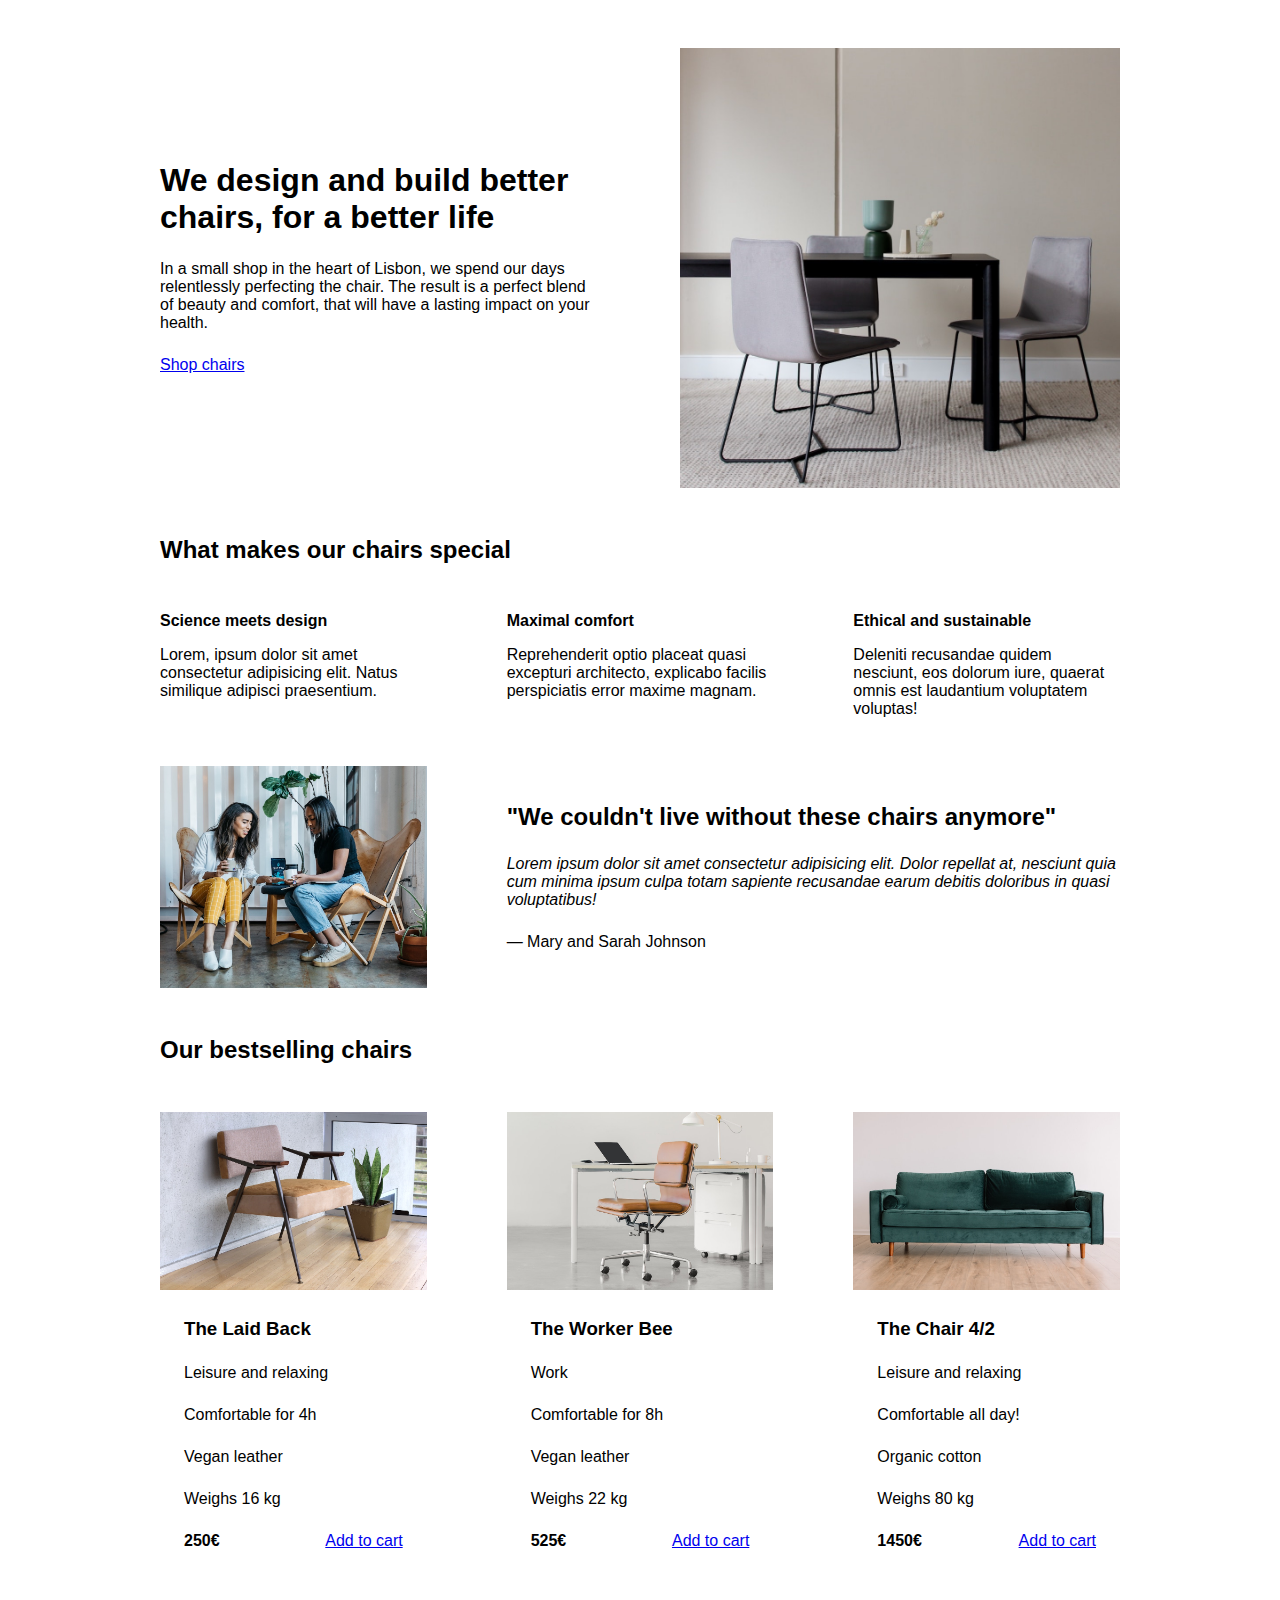
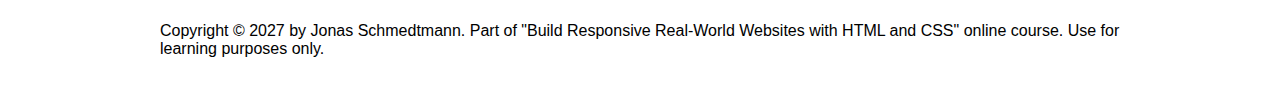
==== 05-Design/index.html @ b6a974f0 "First Commit" ====
<!DOCTYPE html>
<html lang="en">
  <head>
    <meta charset="UTF-8" />
    <meta http-equiv="X-UA-Compatible" content="IE=edge" />
    <meta name="viewport" content="width=device-width, initial-scale=1.0" />

    <link rel="stylesheet" href="style.css" />
    <title>Lisbon Chair Shop</title>
  </head>
  <body>
    <div class="container">
      <header>
        <div class="header-text-box">
          <h1>We design and build better chairs, for a better life</h1>
          <p class="header-text">
            In a small shop in the heart of Lisbon, we spend our days
            relentlessly perfecting the chair. The result is a perfect blend of
            beauty and comfort, that will have a lasting impact on your health.
          </p>
          <a class="btn btn--big" href="#">Shop chairs</a>
        </div>
        <img src="hero.jpg" alt="Photo" />
      </header>

      <section>
        <h2>What makes our chairs special</h2>
        <div class="grid-3-cols">
          <div>
            <p class="features-title"><strong>Science meets design</strong></p>
            <p class="features-text">
              Lorem, ipsum dolor sit amet consectetur adipisicing elit. Natus
              similique adipisci praesentium.
            </p>
          </div>

          <div>
            <p class="features-title">
              <strong>Maximal comfort</strong>
            </p>
            <p class="features-text">
              Reprehenderit optio placeat quasi excepturi architecto, explicabo
              facilis perspiciatis error maxime magnam.
            </p>
          </div>

          <div>
            <p class="features-title">
              <strong>Ethical and sustainable</strong>
            </p>
            <p class="features-text">
              Deleniti recusandae quidem nesciunt, eos dolorum iure, quaerat
              omnis est laudantium voluptatem voluptas!
            </p>
          </div>
        </div>
      </section>

      <section class="testimonial-section">
        <div class="grid-3-cols">
          <img src="customers.jpg" alt="People sitting on chairs" />
          <div class="testimonial-box">
            <h2>"We couldn't live without these chairs anymore"</h2>
            <blockquote class="testimonial-text">
              Lorem ipsum dolor sit amet consectetur adipisicing elit. Dolor
              repellat at, nesciunt quia cum minima ipsum culpa totam sapiente
              recusandae earum debitis doloribus in quasi voluptatibus!
            </blockquote>
            <p class="testimonial-author">&mdash; Mary and Sarah Johnson</p>
          </div>
        </div>
      </section>

      <section>
        <h2>Our bestselling chairs</h2>
        <div class="grid-3-cols">
          <figure class="chair">
            <img src="chair-1.jpg" alt="Chair" />
            <div class="chair-box">
              <h3>The Laid Back</h3>
              <ul class="chair-details">
                <li>
                  <!-- Span is a generic INLINE text element, it doesn't have any meaning. It's like a div element, but inline -->
                  <span>Leisure and relaxing</span>
                </li>
                <li>
                  <span>Comfortable for 4h</span>
                </li>
                <li>
                  <span>Vegan leather</span>
                </li>
                <li>
                  <span>Weighs 16 kg</span>
                </li>
              </ul>
              <div class="chair-price">
                <strong>250€</strong>
                <a href="#" class="btn btn--small">Add to cart</a>
              </div>
            </div>
          </figure>

          <figure class="chair">
            <img src="chair-2.jpg" alt="Chair" />
            <div class="chair-box">
              <h3>The Worker Bee</h3>
              <ul class="chair-details">
                <li>
                  <span>Work</span>
                </li>
                <li>
                  <span>Comfortable for 8h</span>
                </li>
                <li>
                  <span>Vegan leather</span>
                </li>
                <li>
                  <span>Weighs 22 kg</span>
                </li>
              </ul>
              <div class="chair-price">
                <strong>525€</strong>
                <a href="#" class="btn btn--small">Add to cart</a>
              </div>
            </div>
          </figure>

          <figure class="chair">
            <img src="chair-3.jpg" alt="Chair" />
            <div class="chair-box">
              <h3>The Chair 4/2</h3>
              <ul class="chair-details">
                <li>
                  <span>Leisure and relaxing</span>
                </li>
                <li>
                  <span>Comfortable all day!</span>
                </li>
                <li>
                  <span>Organic cotton</span>
                </li>
                <li>
                  <span>Weighs 80 kg</span>
                </li>
              </ul>
              <div class="chair-price">
                <strong>1450€</strong>
                <a href="#" class="btn btn--small">Add to cart</a>
              </div>
            </div>
          </figure>
        </div>
      </section>

      <footer>
        Copyright &copy; 2027 by Jonas Schmedtmann. Part of "Build Responsive
        Real-World Websites with HTML and CSS" online course. Use for learning
        purposes only.
      </footer>
    </div>
  </body>
</html>
---- 05-Design/style.css ----
/*
SPACING SYSTEM (px)
2 / 4 / 8 / 12 / 16 / 24 / 32 / 48 / 64 / 80 / 96 / 128

FONT SIZE SYSTEM (px)
10 / 12 / 14 / 16 / 18 / 20 / 24 / 30 / 36 / 44 / 52 / 62 / 74 / 86 / 98
*/

* {
  margin: 0;
  padding: 0;
  box-sizing: border-box;
}

/* ------------------------ */
/* GENERAL STYLES */
/* ------------------------ */
body {
  font-family: sans-serif;
}

.container {
  width: 960px;
  margin: 0 auto;
}

header,
section {
  margin-bottom: 48px;
}

h2 {
  margin-bottom: 48px;
}

.grid-3-cols {
  display: grid;
  grid-template-columns: repeat(3, 1fr);
  column-gap: 80px;
}

/* ------------------------ */
/* COMPONENT STYLES */
/* ------------------------ */

/* HEADER */
header {
  display: grid;
  grid-template-columns: repeat(2, 1fr);
  column-gap: 80px;
  margin-top: 48px;
}

.header-text-box {
  align-self: center;
}

h1 {
  margin-bottom: 24px;
}

.header-text {
  margin-bottom: 24px;
}

img {
  width: 100%;
}

/* FEATURES */
.features-icon {
}

.features-title {
  margin-bottom: 16px;
}

.features-text {
}

/* TESTIMONIAL */
.testimonial-section {
}

.testimonial-box {
  grid-column: 2 / -1;
  align-self: center;
}

.testimonial-box h2 {
  margin-bottom: 24px;
}

.testimonial-text {
  font-style: italic;
  margin-bottom: 24px;
}

/* CHAIRS */
.chair-box {
  padding: 24px;
}

h3 {
  margin-bottom: 24px;
}

.chair-details {
  list-style: none;
  margin-bottom: 24px;
}

.chair-details li {
  display: flex;
  align-items: center;
  gap: 12px;
  margin-bottom: 24px;
}

.chair-details li:last-child {
  margin-bottom: 0;
}

.chair-icon {
}

.chair-price {
  display: flex;
  justify-content: space-between;
}

footer {
  margin-bottom: 48px;
}
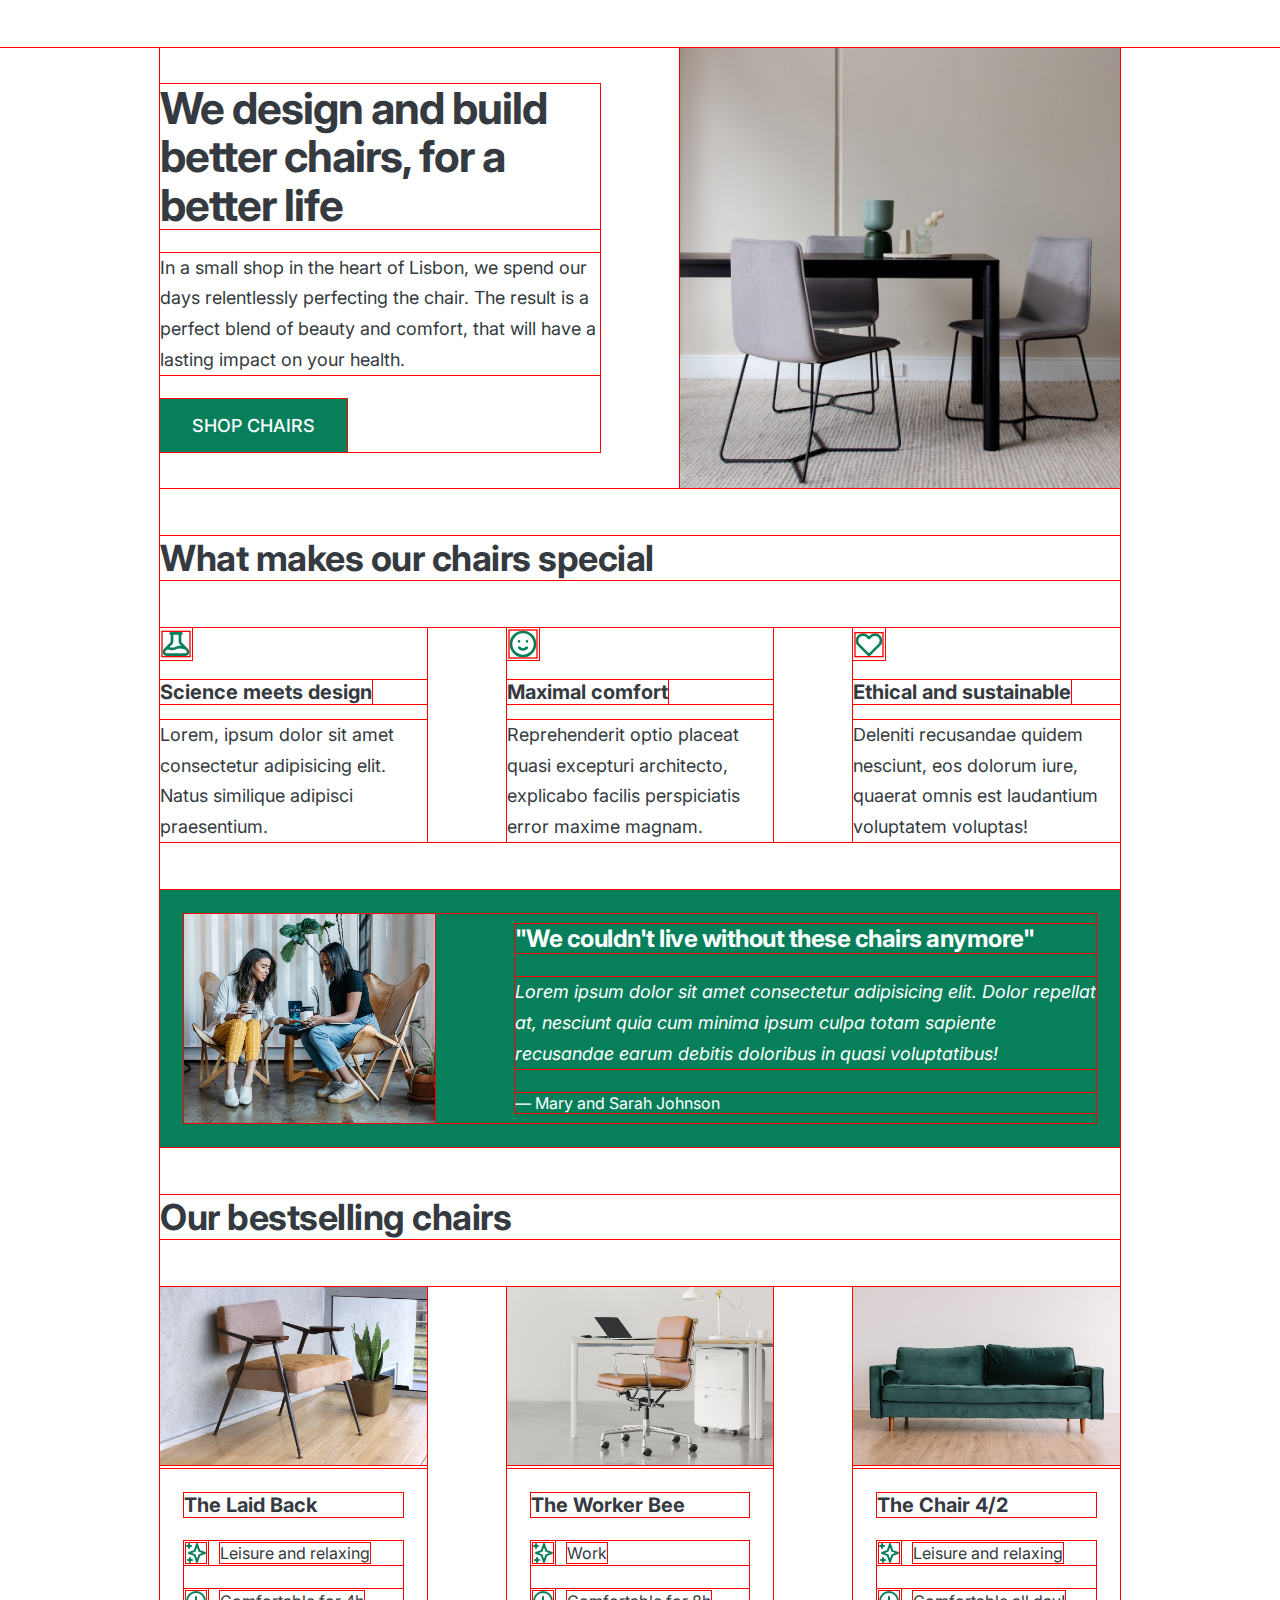
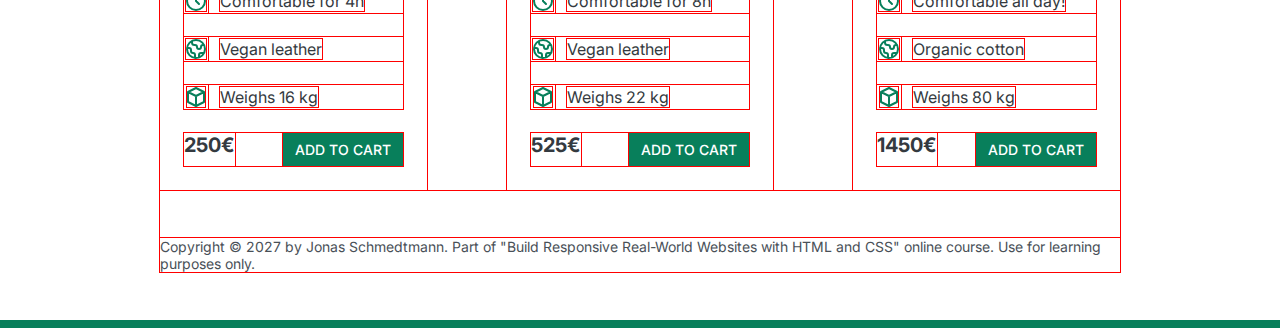
==== commit 538e84c9: "Add icons to products" ====
--- a/05-Design/index.html
+++ b/05-Design/index.html
@@ -4,10 +4,17 @@
     <meta charset="UTF-8" />
     <meta http-equiv="X-UA-Compatible" content="IE=edge" />
     <meta name="viewport" content="width=device-width, initial-scale=1.0" />
+    <link rel="preconnect" href="https://fonts.googleapis.com" />
+    <link rel="preconnect" href="https://fonts.gstatic.com" crossorigin />
+    <link
+      href="https://fonts.googleapis.com/css2?family=Inter:wght@400;500;700&display=swap"
+      rel="stylesheet"
+    />
 
     <link rel="stylesheet" href="style.css" />
     <title>Lisbon Chair Shop</title>
   </head>
+
   <body>
     <div class="container">
       <header>
@@ -27,6 +34,20 @@
         <h2>What makes our chairs special</h2>
         <div class="grid-3-cols">
           <div>
+            <svg
+              xmlns="http://www.w3.org/2000/svg"
+              class="features-icon"
+              fill="none"
+              viewBox="0 0 24 24"
+              stroke="currentColor"
+            >
+              <path
+                stroke-linecap="round"
+                stroke-linejoin="round"
+                stroke-width="2"
+                d="M19.428 15.428a2 2 0 00-1.022-.547l-2.387-.477a6 6 0 00-3.86.517l-.318.158a6 6 0 01-3.86.517L6.05 15.21a2 2 0 00-1.806.547M8 4h8l-1 1v5.172a2 2 0 00.586 1.414l5 5c1.26 1.26.367 3.414-1.415 3.414H4.828c-1.782 0-2.674-2.154-1.414-3.414l5-5A2 2 0 009 10.172V5L8 4z"
+              />
+            </svg>
             <p class="features-title"><strong>Science meets design</strong></p>
             <p class="features-text">
               Lorem, ipsum dolor sit amet consectetur adipisicing elit. Natus
@@ -35,6 +56,20 @@
           </div>
 
           <div>
+            <svg
+              xmlns="http://www.w3.org/2000/svg"
+              class="features-icon"
+              fill="none"
+              viewBox="0 0 24 24"
+              stroke="currentColor"
+            >
+              <path
+                stroke-linecap="round"
+                stroke-linejoin="round"
+                stroke-width="2"
+                d="M14.828 14.828a4 4 0 01-5.656 0M9 10h.01M15 10h.01M21 12a9 9 0 11-18 0 9 9 0 0118 0z"
+              />
+            </svg>
             <p class="features-title">
               <strong>Maximal comfort</strong>
             </p>
@@ -45,6 +80,20 @@
           </div>
 
           <div>
+            <svg
+              xmlns="http://www.w3.org/2000/svg"
+              class="features-icon"
+              fill="none"
+              viewBox="0 0 24 24"
+              stroke="currentColor"
+            >
+              <path
+                stroke-linecap="round"
+                stroke-linejoin="round"
+                stroke-width="2"
+                d="M4.318 6.318a4.5 4.5 0 000 6.364L12 20.364l7.682-7.682a4.5 4.5 0 00-6.364-6.364L12 7.636l-1.318-1.318a4.5 4.5 0 00-6.364 0z"
+              />
+            </svg>
             <p class="features-title">
               <strong>Ethical and sustainable</strong>
             </p>
@@ -80,16 +129,72 @@
               <h3>The Laid Back</h3>
               <ul class="chair-details">
                 <li>
+                  <svg
+                    xmlns="http://www.w3.org/2000/svg"
+                    class="chair-icon"
+                    fill="none"
+                    viewBox="0 0 24 24"
+                    stroke="currentColor"
+                  >
+                    <path
+                      stroke-linecap="round"
+                      stroke-linejoin="round"
+                      stroke-width="2"
+                      d="M5 3v4M3 5h4M6 17v4m-2-2h4m5-16l2.286 6.857L21 12l-5.714 2.143L13 21l-2.286-6.857L5 12l5.714-2.143L13 3z"
+                    />
+                  </svg>
                   <!-- Span is a generic INLINE text element, it doesn't have any meaning. It's like a div element, but inline -->
                   <span>Leisure and relaxing</span>
                 </li>
                 <li>
+                  <svg
+                    xmlns="http://www.w3.org/2000/svg"
+                    class="chair-icon"
+                    fill="none"
+                    viewBox="0 0 24 24"
+                    stroke="currentColor"
+                  >
+                    <path
+                      stroke-linecap="round"
+                      stroke-linejoin="round"
+                      stroke-width="2"
+                      d="M12 8v4l3 3m6-3a9 9 0 11-18 0 9 9 0 0118 0z"
+                    />
+                  </svg>
                   <span>Comfortable for 4h</span>
                 </li>
                 <li>
+                  <svg
+                    xmlns="http://www.w3.org/2000/svg"
+                    class="chair-icon"
+                    fill="none"
+                    viewBox="0 0 24 24"
+                    stroke="currentColor"
+                  >
+                    <path
+                      stroke-linecap="round"
+                      stroke-linejoin="round"
+                      stroke-width="2"
+                      d="M3.055 11H5a2 2 0 012 2v1a2 2 0 002 2 2 2 0 012 2v2.945M8 3.935V5.5A2.5 2.5 0 0010.5 8h.5a2 2 0 012 2 2 2 0 104 0 2 2 0 012-2h1.064M15 20.488V18a2 2 0 012-2h3.064M21 12a9 9 0 11-18 0 9 9 0 0118 0z"
+                    />
+                  </svg>
                   <span>Vegan leather</span>
                 </li>
                 <li>
+                  <svg
+                    xmlns="http://www.w3.org/2000/svg"
+                    class="chair-icon"
+                    fill="none"
+                    viewBox="0 0 24 24"
+                    stroke="currentColor"
+                  >
+                    <path
+                      stroke-linecap="round"
+                      stroke-linejoin="round"
+                      stroke-width="2"
+                      d="M20 7l-8-4-8 4m16 0l-8 4m8-4v10l-8 4m0-10L4 7m8 4v10M4 7v10l8 4"
+                    />
+                  </svg>
                   <span>Weighs 16 kg</span>
                 </li>
               </ul>
@@ -105,16 +210,68 @@
             <div class="chair-box">
               <h3>The Worker Bee</h3>
               <ul class="chair-details">
-                <li>
+                <li><svg
+                    xmlns="http://www.w3.org/2000/svg"
+                    class="chair-icon"
+                    fill="none"
+                    viewBox="0 0 24 24"
+                    stroke="currentColor"
+                  >
+                    <path
+                      stroke-linecap="round"
+                      stroke-linejoin="round"
+                      stroke-width="2"
+                      d="M5 3v4M3 5h4M6 17v4m-2-2h4m5-16l2.286 6.857L21 12l-5.714 2.143L13 21l-2.286-6.857L5 12l5.714-2.143L13 3z"
+                    />
+                  </svg>
                   <span>Work</span>
                 </li>
-                <li>
+                <li><svg
+                    xmlns="http://www.w3.org/2000/svg"
+                    class="chair-icon"
+                    fill="none"
+                    viewBox="0 0 24 24"
+                    stroke="currentColor"
+                  >
+                    <path
+                      stroke-linecap="round"
+                      stroke-linejoin="round"
+                      stroke-width="2"
+                      d="M12 8v4l3 3m6-3a9 9 0 11-18 0 9 9 0 0118 0z"
+                    />
+                  </svg>
                   <span>Comfortable for 8h</span>
                 </li>
-                <li>
+                <li><svg
+                    xmlns="http://www.w3.org/2000/svg"
+                    class="chair-icon"
+                    fill="none"
+                    viewBox="0 0 24 24"
+                    stroke="currentColor"
+                  >
+                    <path
+                      stroke-linecap="round"
+                      stroke-linejoin="round"
+                      stroke-width="2"
+                      d="M3.055 11H5a2 2 0 012 2v1a2 2 0 002 2 2 2 0 012 2v2.945M8 3.935V5.5A2.5 2.5 0 0010.5 8h.5a2 2 0 012 2 2 2 0 104 0 2 2 0 012-2h1.064M15 20.488V18a2 2 0 012-2h3.064M21 12a9 9 0 11-18 0 9 9 0 0118 0z"
+                    />
+                  </svg>
                   <span>Vegan leather</span>
                 </li>
-                <li>
+                <li><svg
+                    xmlns="http://www.w3.org/2000/svg"
+                    class="chair-icon"
+                    fill="none"
+                    viewBox="0 0 24 24"
+                    stroke="currentColor"
+                  >
+                    <path
+                      stroke-linecap="round"
+                      stroke-linejoin="round"
+                      stroke-width="2"
+                      d="M20 7l-8-4-8 4m16 0l-8 4m8-4v10l-8 4m0-10L4 7m8 4v10M4 7v10l8 4"
+                    />
+                  </svg>
                   <span>Weighs 22 kg</span>
                 </li>
               </ul>
@@ -130,16 +287,68 @@
             <div class="chair-box">
               <h3>The Chair 4/2</h3>
               <ul class="chair-details">
-                <li>
+                <li><svg
+                    xmlns="http://www.w3.org/2000/svg"
+                    class="chair-icon"
+                    fill="none"
+                    viewBox="0 0 24 24"
+                    stroke="currentColor"
+                  >
+                    <path
+                      stroke-linecap="round"
+                      stroke-linejoin="round"
+                      stroke-width="2"
+                      d="M5 3v4M3 5h4M6 17v4m-2-2h4m5-16l2.286 6.857L21 12l-5.714 2.143L13 21l-2.286-6.857L5 12l5.714-2.143L13 3z"
+                    />
+                  </svg>
                   <span>Leisure and relaxing</span>
                 </li>
-                <li>
+                <li><svg
+                    xmlns="http://www.w3.org/2000/svg"
+                    class="chair-icon"
+                    fill="none"
+                    viewBox="0 0 24 24"
+                    stroke="currentColor"
+                  >
+                    <path
+                      stroke-linecap="round"
+                      stroke-linejoin="round"
+                      stroke-width="2"
+                      d="M12 8v4l3 3m6-3a9 9 0 11-18 0 9 9 0 0118 0z"
+                    />
+                  </svg>
                   <span>Comfortable all day!</span>
                 </li>
-                <li>
+                <li><svg
+                    xmlns="http://www.w3.org/2000/svg"
+                    class="chair-icon"
+                    fill="none"
+                    viewBox="0 0 24 24"
+                    stroke="currentColor"
+                  >
+                    <path
+                      stroke-linecap="round"
+                      stroke-linejoin="round"
+                      stroke-width="2"
+                      d="M3.055 11H5a2 2 0 012 2v1a2 2 0 002 2 2 2 0 012 2v2.945M8 3.935V5.5A2.5 2.5 0 0010.5 8h.5a2 2 0 012 2 2 2 0 104 0 2 2 0 012-2h1.064M15 20.488V18a2 2 0 012-2h3.064M21 12a9 9 0 11-18 0 9 9 0 0118 0z"
+                    />
+                  </svg>
                   <span>Organic cotton</span>
                 </li>
-                <li>
+                <li><svg
+                    xmlns="http://www.w3.org/2000/svg"
+                    class="chair-icon"
+                    fill="none"
+                    viewBox="0 0 24 24"
+                    stroke="currentColor"
+                  >
+                    <path
+                      stroke-linecap="round"
+                      stroke-linejoin="round"
+                      stroke-width="2"
+                      d="M20 7l-8-4-8 4m16 0l-8 4m8-4v10l-8 4m0-10L4 7m8 4v10M4 7v10l8 4"
+                    />
+                  </svg>
                   <span>Weighs 80 kg</span>
                 </li>
               </ul>
--- a/05-Design/style.css
+++ b/05-Design/style.css
@@ -5,18 +5,25 @@
 FONT SIZE SYSTEM (px)
 10 / 12 / 14 / 16 / 18 / 20 / 24 / 30 / 36 / 44 / 52 / 62 / 74 / 86 / 98
 */
+/* 
+MAIN COLOR: #087f5b
+GRAY COLOR: #343a40 
+*/
 
 * {
   margin: 0;
   padding: 0;
   box-sizing: border-box;
+  outline: 1px solid red;
 }
 
 /* ------------------------ */
 /* GENERAL STYLES */
 /* ------------------------ */
 body {
-  font-family: sans-serif;
+  font-family: 'Inter', sans-serif;
+  color: #343a40 ;
+  border-bottom: 8px solid #087f5b;
 }
 
 .container {
@@ -31,12 +38,40 @@
 
 h2 {
   margin-bottom: 48px;
+  font-size: 36px;
+  letter-spacing: -0.5px;
 }
 
 .grid-3-cols {
   display: grid;
   grid-template-columns: repeat(3, 1fr);
   column-gap: 80px;
+}
+
+.btn:link, 
+.btn:visited {
+  background-color: #087f5b;
+  color: #fff;
+  text-decoration: none;
+  text-transform: uppercase;
+  font-weight: 500;
+
+  display: inline-block;
+}
+
+.btn:hover,
+.btn:active {
+  background-color: #099268;
+}
+
+.btn--big {
+  font-size: 18px;
+  padding: 16px 32px;
+}
+
+.btn--small {
+  font-size: 14px;
+  padding: 8px 12px;
 }
 
 /* ------------------------ */
@@ -57,10 +92,17 @@
 
 h1 {
   margin-bottom: 24px;
+   /* 44 / 52 / 62 */
+   font-size: 44px;
+   line-height: 1.1;
+   letter-spacing: -1px;
 }
 
 .header-text {
   margin-bottom: 24px;
+   /* 14 / 16 / 18 / 20  */
+  font-size: 18px;
+  line-height: 1.7;
 }
 
 img {
@@ -69,17 +111,27 @@
 
 /* FEATURES */
 .features-icon {
+  stroke: #087f5b;
+  width: 32px;
+  height: 32px;
+  margin-bottom: 16px;
 }
 
 .features-title {
   margin-bottom: 16px;
+  font-size: 20px;
 }
 
 .features-text {
+  font-size: 18px;
+  line-height: 1.7;
 }
 
 /* TESTIMONIAL */
 .testimonial-section {
+  background-color: #087f5b;
+  color: #fff;
+  padding: 24px;
 }
 
 .testimonial-box {
@@ -89,11 +141,14 @@
 
 .testimonial-box h2 {
   margin-bottom: 24px;
+  font-size: 24px;
 }
 
 .testimonial-text {
   font-style: italic;
   margin-bottom: 24px;
+  font-size: 18px;
+  line-height: 1.7;
 }
 
 /* CHAIRS */
@@ -103,6 +158,7 @@
 
 h3 {
   margin-bottom: 24px;
+  font-size: 20px;
 }
 
 .chair-details {
@@ -122,13 +178,19 @@
 }
 
 .chair-icon {
+  stroke: #087f5b;
+  width: 24px;
+  height: 24px;
 }
 
 .chair-price {
   display: flex;
   justify-content: space-between;
+  font-size: 20px;
 }
 
 footer {
   margin-bottom: 48px;
+  font-size:14px;
+  color: #495057;
 }
